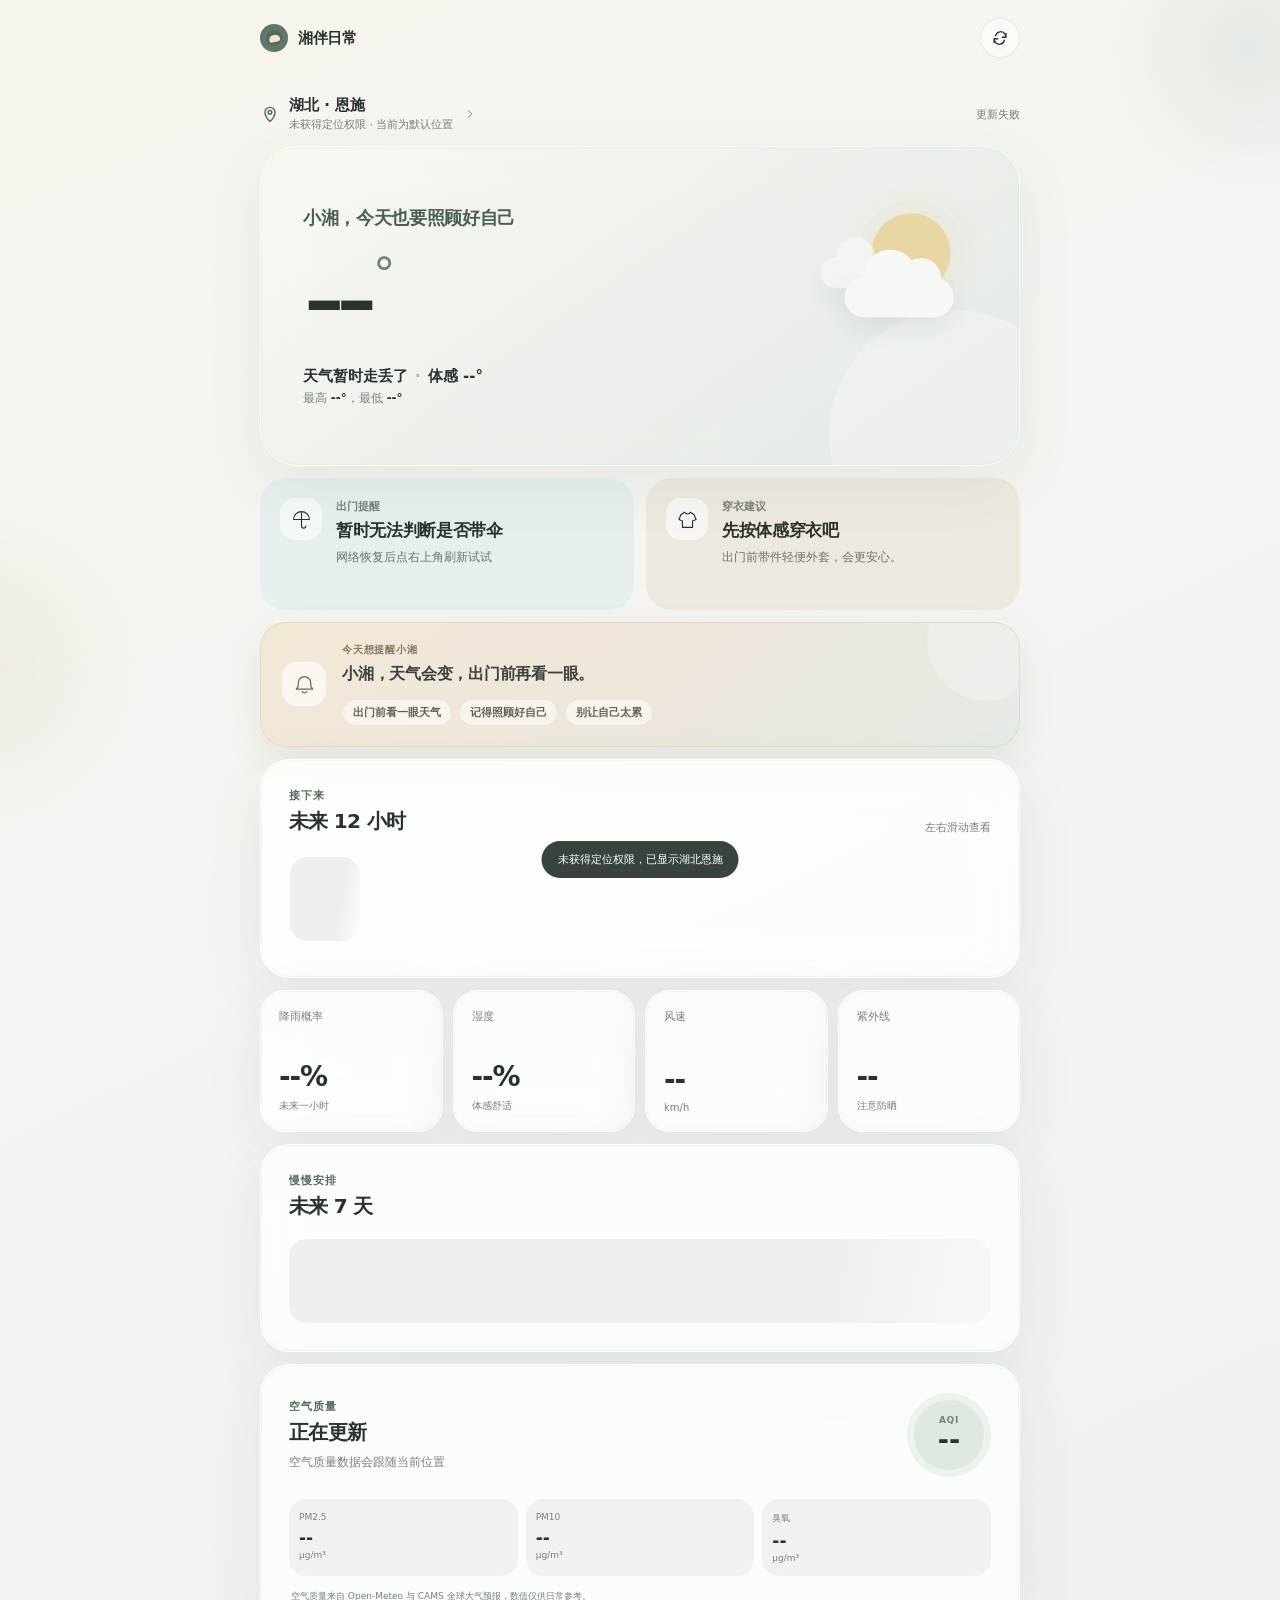
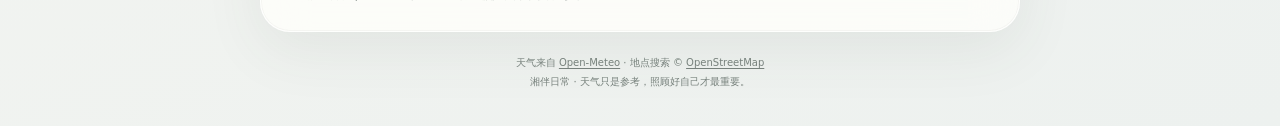
==== index.html @ 5671a0a5 "feat: 增加更贴心的动态关怀提醒" ====
<!doctype html>
<html lang="zh-CN">
<head>
  <meta charset="UTF-8">
  <meta name="viewport" content="width=device-width, initial-scale=1, viewport-fit=cover">
  <meta name="theme-color" content="#e7ece8">
  <meta name="description" content="陪小湘看晴雨、知冷暖的温柔天气 App。">
  <meta name="apple-mobile-web-app-capable" content="yes">
  <meta name="apple-mobile-web-app-status-bar-style" content="default">
  <meta name="apple-mobile-web-app-title" content="湘伴日常">
  <title>湘伴日常</title>
  <link rel="manifest" href="./manifest.webmanifest">
  <link rel="icon" type="image/svg+xml" href="./assets/icons/icon.svg">
  <link rel="apple-touch-icon" href="./assets/icons/icon-192.png">
  <link rel="stylesheet" href="./styles.css?v=11">
</head>
<body>
  <a class="skip-link" href="#main">跳到天气内容</a>
  <div class="ambient ambient-one" aria-hidden="true"></div>
  <div class="ambient ambient-two" aria-hidden="true"></div>

  <header class="app-header shell">
    <a class="brand" href="./" aria-label="湘伴日常首页">
      <span class="brand-mark" aria-hidden="true"><span></span></span>
      <span>湘伴日常</span>
    </a>
    <div class="header-actions">
      <button class="quiet-button install-button" id="installButton" type="button" hidden>添加到桌面</button>
      <button class="icon-button" id="refreshButton" type="button" aria-label="刷新天气" title="刷新天气">
        <svg viewBox="0 0 24 24" aria-hidden="true"><path d="M20 6v5h-5M4 18v-5h5M6.1 9A7 7 0 0 1 18.7 6.7L20 11M4 13l1.3 4.3A7 7 0 0 0 17.9 15"/></svg>
      </button>
    </div>
  </header>

  <main class="shell" id="main">
    <section class="location-row" aria-label="位置">
      <button class="location-button" id="locationButton" type="button" aria-haspopup="dialog">
        <svg viewBox="0 0 24 24" aria-hidden="true"><path d="M12 21s6-5.3 6-11a6 6 0 1 0-12 0c0 5.7 6 11 6 11Z"/><circle cx="12" cy="10" r="2.2"/></svg>
        <span><strong id="placeName">湖北 · 恩施</strong><small id="placeDetail">正在获取更准确的位置…</small></span>
        <svg class="chevron" viewBox="0 0 24 24" aria-hidden="true"><path d="m9 18 6-6-6-6"/></svg>
      </button>
      <span class="updated-time" id="updatedTime" aria-live="polite">准备更新</span>
    </section>

    <section class="hero-card card" aria-labelledby="weatherSummary">
      <div class="hero-copy">
        <p class="eyebrow" id="greeting">小湘，今天也要照顾好自己</p>
        <h1 id="weatherSummary"><span id="currentTemp">--</span><span class="degree">°</span></h1>
        <p class="condition"><span id="conditionText">正在看天气</span><span class="dot">·</span>体感 <span id="feelsLike">--°</span></p>
        <p class="daily-range">最高 <strong id="todayHigh">--°</strong>，最低 <strong id="todayLow">--°</strong></p>
      </div>
      <div class="weather-art" id="weatherArt" data-weather="cloudy" aria-hidden="true">
        <div class="sun"></div><div class="cloud cloud-back"></div><div class="cloud cloud-front"></div><div class="rain-lines"><i></i><i></i><i></i></div>
      </div>
    </section>

    <section class="advice-grid" aria-label="今日建议">
      <article class="advice-card umbrella-card">
        <div class="advice-icon" aria-hidden="true"><svg viewBox="0 0 32 32"><path d="M5 16a11 11 0 0 1 22 0H5Z"/><path d="M16 5v20a3 3 0 0 0 6 0"/></svg></div>
        <div><p class="advice-label">出门提醒</p><h2 id="umbrellaTitle">正在判断要不要带伞</h2><p id="umbrellaDetail">会看未来 12 小时和短时降水</p></div>
      </article>
      <article class="advice-card dress-card">
        <div class="advice-icon" aria-hidden="true"><svg viewBox="0 0 32 32"><path d="M12 6 7 9l-3 7 5 2v9h14v-9l5-2-3-7-5-3a4.5 4.5 0 0 1-8 0Z"/></svg></div>
        <div><p class="advice-label">穿衣建议</p><h2 id="dressTitle">正在准备今天的穿搭</h2><p id="dressDetail">会综合体感、风、湿度和温差</p></div>
      </article>
    </section>

    <section class="personal-note" aria-label="给小湘的提醒">
      <div class="personal-note-icon" aria-hidden="true">
        <svg viewBox="0 0 32 32"><path d="M8 18.5V14a8 8 0 0 1 16 0v4.5l2.5 3.5h-21L8 18.5Z"/><path d="M13 25a3.5 3.5 0 0 0 6 0"/></svg>
      </div>
      <div>
        <p class="personal-note-label">今天想提醒小湘</p>
        <p id="gentleNote">小湘，天气会变，出门前再看一眼。</p>
        <div class="reminder-chips" id="reminderChips" aria-label="今天的小提醒">
          <span class="reminder-chip">出门前看一眼天气</span>
          <span class="reminder-chip">记得照顾好自己</span>
          <span class="reminder-chip">别让自己太累</span>
        </div>
      </div>
    </section>

    <section class="card section-card" aria-labelledby="hourlyTitle">
      <div class="section-heading">
        <div><p class="eyebrow">接下来</p><h2 id="hourlyTitle">未来 12 小时</h2></div>
        <p class="section-note" id="hourlyNote">左右滑动查看</p>
      </div>
      <div class="hourly-scroll" id="hourlyList" tabindex="0" aria-label="未来 12 小时天气"><div class="loading-line"></div></div>
    </section>

    <section class="metrics-grid" aria-label="当前天气详情">
      <article class="metric card"><span>降雨概率</span><strong id="rainChance">--%</strong><small id="rainChanceHint">未来一小时</small></article>
      <article class="metric card"><span>湿度</span><strong id="humidity">--%</strong><small id="humidityHint">体感舒适</small></article>
      <article class="metric card"><span>风速</span><strong id="windSpeed">--</strong><small id="windDirection">km/h</small></article>
      <article class="metric card"><span>紫外线</span><strong id="uvIndex">--</strong><small id="uvHint">注意防晒</small></article>
    </section>

    <section class="card section-card" aria-labelledby="weekTitle">
      <div class="section-heading"><div><p class="eyebrow">慢慢安排</p><h2 id="weekTitle">未来 7 天</h2></div></div>
      <div class="week-list" id="weekList"><div class="loading-line"></div></div>
    </section>

    <section class="card air-card" aria-labelledby="airTitle">
      <div class="air-top">
        <div><p class="eyebrow">空气质量</p><h2 id="airTitle"><span id="aqiLevel">正在更新</span></h2><p id="airAdvice">空气质量数据会跟随当前位置</p></div>
        <div class="aqi-orb" id="aqiOrb"><span>AQI</span><strong id="aqiValue">--</strong></div>
      </div>
      <div class="air-details">
        <div><span>PM2.5</span><strong id="pm25Value">--</strong><small>μg/m³</small></div>
        <div><span>PM10</span><strong id="pm10Value">--</strong><small>μg/m³</small></div>
        <div><span>臭氧</span><strong id="ozoneValue">--</strong><small>μg/m³</small></div>
      </div>
      <p class="source-note">空气质量来自 Open-Meteo 与 CAMS 全球大气预报，数值仅供日常参考。</p>
    </section>

  </main>

  <footer class="footer shell">
    <p>天气来自 <a href="https://open-meteo.com/" target="_blank" rel="noreferrer">Open-Meteo</a> · 地点搜索 © <a href="https://www.openstreetmap.org/copyright" target="_blank" rel="noreferrer">OpenStreetMap</a></p>
    <p>湘伴日常 · 天气只是参考，照顾好自己才最重要。</p>
  </footer>

  <dialog class="search-dialog" id="searchDialog" aria-labelledby="searchTitle">
    <div class="dialog-sheet">
      <div class="dialog-head">
        <div><p class="eyebrow">切换位置</p><h2 id="searchTitle">想看看哪里的天气？</h2></div>
        <button class="icon-button close-button" id="closeSearch" type="button" aria-label="关闭搜索">×</button>
      </div>
      <button class="locate-action" id="locateAction" type="button">
        <svg viewBox="0 0 24 24" aria-hidden="true"><circle cx="12" cy="12" r="3"/><path d="M12 2v3M12 19v3M2 12h3M19 12h3"/></svg>
        <span><strong>使用我的当前位置</strong><small>需要允许浏览器访问位置</small></span>
      </button>
      <label class="search-box">
        <svg viewBox="0 0 24 24" aria-hidden="true"><circle cx="11" cy="11" r="7"/><path d="m20 20-4-4"/></svg>
        <input id="citySearch" type="search" inputmode="search" autocomplete="off" placeholder="搜索全球城市或地区，如 台北、东京、巴黎">
      </label>
      <p class="search-status" id="searchStatus">输入至少两个字开始搜索</p>
      <div class="search-results" id="searchResults"></div>
      <div class="quick-locations" id="quickLocations"><p>常用城市</p><div><button data-name="恩施">恩施</button><button data-name="台北">台北</button><button data-name="香港">香港</button><button data-name="东京">东京</button><button data-name="首尔">首尔</button><button data-name="新加坡">新加坡</button><button data-name="巴黎">巴黎</button><button data-name="伦敦">伦敦</button><button data-name="纽约">纽约</button><button data-name="悉尼">悉尼</button></div></div>
    </div>
  </dialog>

  <div class="toast" id="toast" role="status" aria-live="polite"></div>
  <script src="./app.js?v=11" defer></script>
</body>
</html>
---- styles.css ----
:root {
  color-scheme: light;
  --paper: #f4f5f1;
  --paper-deep: #e8ece7;
  --card: rgba(255, 255, 252, .78);
  --ink: #28322e;
  --muted: #77817c;
  --line: rgba(54, 71, 62, .1);
  --sage: #81958a;
  --sage-deep: #536b5e;
  --blue: #7694a0;
  --butter: #d8bf87;
  --shadow: 0 18px 60px rgba(62, 78, 68, .08);
  --radius: 30px;
  font-family: Inter, ui-rounded, "SF Pro Rounded", "PingFang SC", "Microsoft YaHei", system-ui, sans-serif;
}

* { box-sizing: border-box; }
html { scroll-behavior: smooth; background: var(--paper); }
body { margin: 0; min-width: 320px; min-height: 100vh; color: var(--ink); background: linear-gradient(155deg, #f7f4ed 0%, var(--paper) 42%, #edf1ef 100%); -webkit-font-smoothing: antialiased; }
button, input { font: inherit; }
button { color: inherit; }
a { color: inherit; }
.shell { width: min(100% - 32px, 760px); margin-inline: auto; position: relative; z-index: 1; }
.skip-link { position: fixed; left: 12px; top: -60px; z-index: 100; padding: 10px 14px; border-radius: 12px; background: var(--ink); color: white; transition: top .2s; }
.skip-link:focus { top: 12px; }
.ambient { position: fixed; pointer-events: none; border-radius: 50%; filter: blur(3px); opacity: .55; }
.ambient-one { width: 280px; height: 280px; top: -90px; right: -110px; background: radial-gradient(circle, rgba(208, 222, 214, .85), transparent 70%); }
.ambient-two { width: 320px; height: 320px; bottom: 8%; left: -180px; background: radial-gradient(circle, rgba(225, 218, 199, .65), transparent 70%); }

.app-header { min-height: 76px; display: flex; align-items: center; justify-content: space-between; padding-top: env(safe-area-inset-top); }
.brand { display: inline-flex; gap: 10px; align-items: center; text-decoration: none; font-size: 15px; font-weight: 720; letter-spacing: -.02em; }
.brand-mark { width: 28px; height: 28px; border-radius: 50%; display: grid; place-items: center; background: var(--sage-deep); box-shadow: inset 0 0 0 6px rgba(255,255,255,.08); }
.brand-mark span { width: 11px; height: 7px; border-radius: 10px 10px 5px 5px; background: #f0e7cf; transform: rotate(-12deg); }
.header-actions { display: flex; gap: 8px; align-items: center; }
.quiet-button, .icon-button { border: 0; cursor: pointer; background: rgba(255,255,255,.58); box-shadow: inset 0 0 0 1px var(--line); }
.quiet-button { padding: 9px 13px; border-radius: 999px; font-size: 12px; font-weight: 650; }
.icon-button { width: 40px; height: 40px; display: grid; place-items: center; border-radius: 50%; }
.icon-button svg { width: 18px; fill: none; stroke: currentColor; stroke-width: 1.7; stroke-linecap: round; stroke-linejoin: round; }
.icon-button:active, .quiet-button:active { transform: scale(.96); }
#refreshButton.is-loading svg { animation: spin .8s linear infinite; }
@keyframes spin { to { transform: rotate(360deg); } }

.location-row { margin: 20px 0 14px; display: flex; justify-content: space-between; align-items: center; gap: 12px; }
.location-button { min-width: 0; display: flex; align-items: center; gap: 9px; padding: 0; border: 0; background: transparent; text-align: left; cursor: pointer; }
.location-button > svg { width: 20px; flex: 0 0 auto; fill: none; stroke: var(--sage-deep); stroke-width: 1.7; stroke-linecap: round; stroke-linejoin: round; }
.location-button span { min-width: 0; display: grid; gap: 2px; }
.location-button strong { font-size: 15px; white-space: nowrap; overflow: hidden; text-overflow: ellipsis; }
.location-button small, .updated-time { color: var(--muted); font-size: 11px; }
.location-button .chevron { width: 14px; stroke: var(--muted); }
.updated-time { white-space: nowrap; }

.card { background: var(--card); border: 1px solid rgba(255,255,255,.7); box-shadow: var(--shadow), inset 0 0 0 1px rgba(53,70,61,.035); backdrop-filter: blur(22px); -webkit-backdrop-filter: blur(22px); }
.hero-card { min-height: 270px; position: relative; overflow: hidden; display: flex; align-items: center; padding: 32px 28px; border-radius: 38px; background: linear-gradient(145deg, rgba(248,248,242,.92), rgba(224,232,226,.9)); }
.hero-card::after { content: ""; position: absolute; inset: auto -60px -95px auto; width: 250px; height: 250px; border-radius: 50%; background: rgba(255,255,255,.28); }
.hero-copy { position: relative; z-index: 2; }
.eyebrow { margin: 0 0 5px; color: var(--sage-deep); font-size: 11px; font-weight: 760; letter-spacing: .08em; text-transform: uppercase; }
.hero-copy #greeting { max-width: 330px; margin: 0 0 15px; color: #486054; font-size: clamp(15px, 4vw, 18px); font-weight: 760; line-height: 1.45; letter-spacing: -.018em; text-transform: none; }
.hero-copy h1 { margin: 10px 0 0; font-size: clamp(76px, 23vw, 118px); line-height: .88; letter-spacing: -.085em; font-weight: 520; }
.degree { display: inline-block; margin-left: 5px; font-size: .38em; vertical-align: top; line-height: 1.25; letter-spacing: 0; color: var(--muted); }
.condition { margin: 18px 0 4px; font-size: 15px; font-weight: 620; }
.condition .dot { padding: 0 7px; color: #aeb6b1; }
.daily-range { margin: 0; color: var(--muted); font-size: 12px; }
.daily-range strong { color: var(--ink); font-weight: 680; }

.weather-art { position: absolute; right: 18px; top: 42px; width: 150px; height: 150px; z-index: 1; opacity: .88; transform: scale(.84); transform-origin: right top; }
.sun { position: absolute; width: 76px; height: 76px; top: 8px; right: 10px; border-radius: 50%; background: #e9d39a; box-shadow: 0 0 35px rgba(218,190,121,.27); }
.cloud { position: absolute; border-radius: 999px; background: #f8faf7; box-shadow: 0 12px 24px rgba(80,98,88,.12); }
.cloud::before, .cloud::after { content: ""; position: absolute; border-radius: 50%; background: inherit; }
.cloud-front { width: 105px; height: 38px; right: 7px; top: 70px; }
.cloud-front::before { width: 52px; height: 52px; left: 18px; top: -27px; }
.cloud-front::after { width: 39px; height: 39px; right: 12px; top: -19px; }
.cloud-back { width: 82px; height: 30px; right: 53px; top: 50px; opacity: .68; }
.cloud-back::before { width: 37px; height: 37px; left: 15px; top: -19px; }
.rain-lines { position: absolute; display: flex; gap: 17px; right: 28px; top: 116px; opacity: 0; }
.rain-lines i { display: block; width: 2px; height: 17px; border-radius: 2px; background: var(--blue); transform: rotate(18deg); }
.weather-art[data-weather="sunny"] .cloud { opacity: .15; transform: translateY(14px); }
.weather-art[data-weather="rainy"] .sun { opacity: .25; }
.weather-art[data-weather="rainy"] .rain-lines { opacity: 1; }
.weather-art[data-weather="snowy"] .rain-lines { opacity: 1; }
.weather-art[data-weather="snowy"] .rain-lines i { width: 5px; height: 5px; border-radius: 50%; transform: none; background: white; }
.weather-art[data-weather="night"] .sun { background: #d8ded9; box-shadow: inset 15px -8px 0 #f1f3ef; }

.advice-grid { display: grid; gap: 12px; margin-top: 12px; }
.advice-card { min-height: 132px; display: grid; grid-template-columns: 42px 1fr; gap: 14px; align-items: start; padding: 20px; border-radius: 26px; }
.umbrella-card { background: #e7eef0; }
.dress-card { background: #eee9df; }
.advice-icon { width: 42px; height: 42px; display: grid; place-items: center; border-radius: 15px; background: rgba(255,255,255,.6); }
.advice-icon svg { width: 23px; fill: none; stroke: var(--ink); stroke-width: 1.55; stroke-linecap: round; stroke-linejoin: round; }
.advice-label { margin: 1px 0 5px; font-size: 11px; color: var(--muted); font-weight: 650; }
.advice-card h2 { margin: 0; font-size: 17px; line-height: 1.3; letter-spacing: -.02em; }
.advice-card p:last-child { margin: 7px 0 0; color: #69736e; font-size: 12px; line-height: 1.55; }

.personal-note { position: relative; overflow: hidden; display: grid; grid-template-columns: 46px 1fr; gap: 15px; align-items: center; margin-top: 12px; padding: 20px; border: 1px solid rgba(157, 126, 79, .13); border-radius: 26px; background: linear-gradient(135deg, #f2e8d6 0%, #ece6dc 58%, #e4ebe5 100%); box-shadow: 0 14px 38px rgba(92, 78, 57, .09); }
.personal-note::after { content: ""; position: absolute; right: -28px; top: -42px; width: 120px; height: 120px; border-radius: 50%; background: rgba(255,255,255,.24); pointer-events: none; }
.personal-note-icon { position: relative; z-index: 1; width: 46px; height: 46px; display: grid; place-items: center; border-radius: 16px; background: rgba(255,255,255,.64); box-shadow: inset 0 0 0 1px rgba(90,71,45,.06); }
.personal-note-icon svg { width: 25px; fill: none; stroke: #6f6657; stroke-width: 1.55; stroke-linecap: round; stroke-linejoin: round; }
.personal-note > div:last-child { position: relative; z-index: 1; }
.personal-note-label { margin: 0 0 5px; color: #85745b; font-size: 10px; font-weight: 760; letter-spacing: .08em; text-transform: uppercase; }
.personal-note #gentleNote { margin: 0; color: #3c403c; font-size: 16px; font-weight: 680; line-height: 1.55; letter-spacing: -.015em; }
.reminder-chips { display: flex; flex-wrap: wrap; gap: 7px; margin-top: 12px; }
.reminder-chip { display: inline-flex; align-items: center; min-height: 27px; padding: 5px 10px; border: 1px solid rgba(116,96,67,.1); border-radius: 999px; background: rgba(255,255,255,.54); color: #665f54; font-size: 10.5px; font-weight: 650; line-height: 1.2; }

.section-card, .air-card { margin-top: 12px; padding: 24px 20px; border-radius: var(--radius); }
.section-heading { display: flex; justify-content: space-between; align-items: end; gap: 14px; margin-bottom: 19px; }
.section-heading h2, .air-card h2 { margin: 0; font-size: 20px; letter-spacing: -.035em; }
.section-note { margin: 0; color: var(--muted); font-size: 11px; }
.hourly-scroll { display: grid; grid-auto-flow: column; grid-auto-columns: 70px; gap: 7px; overflow-x: auto; overscroll-behavior-inline: contain; scroll-snap-type: x proximity; scrollbar-width: none; padding: 3px 1px 8px; }
.hourly-scroll::-webkit-scrollbar { display: none; }
.hour { scroll-snap-align: start; min-height: 126px; display: flex; flex-direction: column; align-items: center; padding: 11px 6px; border-radius: 20px; background: rgba(235,239,235,.62); }
.hour.is-now { color: white; background: var(--sage-deep); }
.hour-time { font-size: 11px; color: var(--muted); }
.hour.is-now .hour-time { color: rgba(255,255,255,.75); }
.weather-symbol { height: 38px; display: grid; place-items: center; font-size: 23px; font-family: "Apple Color Emoji", "Segoe UI Emoji", sans-serif; }
.hour strong { font-size: 16px; }
.hour-rain { margin-top: auto; color: var(--blue); font-size: 10px; font-weight: 700; }
.hour.is-now .hour-rain { color: #dce9e6; }

.metrics-grid { display: grid; grid-template-columns: repeat(2, 1fr); gap: 10px; margin-top: 12px; }
.metric { min-height: 126px; padding: 18px; border-radius: 25px; display: flex; flex-direction: column; }
.metric span { color: var(--muted); font-size: 11px; }
.metric strong { margin: auto 0 0; font-size: 28px; line-height: 1; letter-spacing: -.04em; }
.metric small { margin-top: 8px; color: var(--muted); font-size: 10px; }

.week-list { display: grid; }
.day-row { min-height: 61px; display: grid; grid-template-columns: 52px 32px 1fr 75px; align-items: center; gap: 9px; border-top: 1px solid var(--line); }
.day-row:first-child { border-top: 0; }
.day-name { font-size: 13px; font-weight: 680; }
.day-icon { font-size: 20px; }
.day-rain { color: var(--blue); font-size: 11px; font-weight: 650; }
.day-temp { display: flex; justify-content: flex-end; gap: 13px; font-size: 13px; font-weight: 700; }
.day-temp .low { color: var(--muted); font-weight: 560; }

.air-card { padding-bottom: 20px; }
.air-top { display: flex; align-items: center; justify-content: space-between; gap: 22px; }
.air-top p:not(.eyebrow) { max-width: 280px; margin: 7px 0 0; color: var(--muted); font-size: 12px; line-height: 1.5; }
.aqi-orb { width: 84px; height: 84px; flex: 0 0 auto; display: flex; flex-direction: column; justify-content: center; align-items: center; border-radius: 50%; background: #dfe8df; box-shadow: inset 0 0 0 7px rgba(255,255,255,.4); }
.aqi-orb span { color: var(--muted); font-size: 9px; font-weight: 700; letter-spacing: .08em; }
.aqi-orb strong { font-size: 27px; line-height: 1.1; }
.aqi-orb[data-level="moderate"] { background: #eee4bd; }
.aqi-orb[data-level="sensitive"] { background: #ead5bd; }
.aqi-orb[data-level="unhealthy"] { background: #e9c7c3; }
.air-details { display: grid; grid-template-columns: repeat(3, 1fr); gap: 8px; margin-top: 22px; }
.air-details > div { min-width: 0; padding: 13px 10px; border-radius: 17px; background: rgba(233,237,233,.65); }
.air-details span, .air-details small { display: block; color: var(--muted); font-size: 9px; }
.air-details strong { display: block; margin: 6px 0 2px; font-size: 17px; }
.source-note { margin: 14px 2px 0; color: var(--muted); font-size: 9px; line-height: 1.5; }
.footer { padding: 20px 0 calc(34px + env(safe-area-inset-bottom)); color: var(--muted); text-align: center; font-size: 10px; line-height: 1.7; }
.footer p { margin: 2px; }
.footer a { text-underline-offset: 2px; }

.search-dialog { width: min(100% - 24px, 520px); max-height: min(82vh, 680px); margin: auto auto 12px; padding: 0; border: 0; border-radius: 31px; color: var(--ink); background: #f9f8f3; box-shadow: 0 24px 90px rgba(35,48,41,.25); overflow: hidden; }
.search-dialog::backdrop { background: rgba(35,45,40,.28); backdrop-filter: blur(5px); }
.dialog-sheet { max-height: inherit; overflow-y: auto; padding: 24px 20px calc(24px + env(safe-area-inset-bottom)); }
.dialog-head { display: flex; align-items: start; justify-content: space-between; gap: 12px; }
.dialog-head h2 { margin: 0; font-size: 22px; }
.close-button { font-size: 25px; line-height: 1; }
.locate-action { width: 100%; display: flex; align-items: center; gap: 13px; margin: 20px 0 12px; padding: 14px; border: 0; border-radius: 20px; background: #e6ede8; text-align: left; cursor: pointer; }
.locate-action svg { width: 25px; fill: none; stroke: var(--sage-deep); stroke-width: 1.6; stroke-linecap: round; }
.locate-action span { display: grid; gap: 3px; }
.locate-action strong { font-size: 13px; }
.locate-action small { color: var(--muted); font-size: 10px; }
.search-box { display: flex; align-items: center; gap: 10px; padding: 0 14px; border-radius: 18px; background: white; box-shadow: inset 0 0 0 1px var(--line); }
.search-box svg { width: 18px; fill: none; stroke: var(--muted); stroke-width: 1.8; stroke-linecap: round; }
.search-box input { width: 100%; min-width: 0; padding: 14px 0; border: 0; outline: none; background: transparent; font-size: 13px; }
.search-status { margin: 10px 3px; min-height: 16px; color: var(--muted); font-size: 10px; }
.search-results { display: grid; gap: 7px; }
.result-button { display: flex; justify-content: space-between; align-items: center; width: 100%; padding: 13px 14px; border: 0; border-radius: 17px; background: rgba(234,238,233,.65); text-align: left; cursor: pointer; }
.result-button span { display: grid; gap: 3px; }
.result-button strong { font-size: 13px; }
.result-button small { color: var(--muted); font-size: 10px; }
.result-button > small { font-size: 15px; }
.quick-locations { margin-top: 18px; }
.quick-locations p { color: var(--muted); font-size: 10px; }
.quick-locations div { display: flex; flex-wrap: wrap; gap: 7px; }
.quick-locations button { padding: 8px 13px; border: 1px solid var(--line); border-radius: 999px; background: transparent; font-size: 11px; cursor: pointer; }
.toast { position: fixed; z-index: 50; left: 50%; bottom: calc(22px + env(safe-area-inset-bottom)); max-width: calc(100% - 36px); padding: 11px 16px; border-radius: 999px; background: rgba(40,50,46,.92); color: white; font-size: 11px; opacity: 0; transform: translate(-50%, 18px); pointer-events: none; transition: opacity .25s, transform .25s; }
.toast.show { opacity: 1; transform: translate(-50%, 0); }
.loading-line { width: 100%; height: 84px; border-radius: 18px; background: linear-gradient(100deg, rgba(225,230,225,.55) 30%, rgba(255,255,255,.7) 45%, rgba(225,230,225,.55) 60%); background-size: 260% 100%; animation: shimmer 1.3s linear infinite; }
@keyframes shimmer { to { background-position-x: -160%; } }

@media (min-width: 620px) {
  .shell { width: min(100% - 56px, 760px); }
  .advice-grid { grid-template-columns: repeat(2, 1fr); }
  .hero-card { padding: 42px; min-height: 320px; }
  .weather-art { right: 58px; top: 58px; transform: scale(1.04); }
  .section-card, .air-card { padding: 28px; }
  .metrics-grid { grid-template-columns: repeat(4, 1fr); }
  .metric { min-height: 142px; }
  .search-dialog { margin: auto; }
}

@media (max-width: 390px) {
  .shell { width: min(100% - 24px, 760px); }
  .hero-card { min-height: 250px; padding: 26px 21px; }
  .weather-art { right: 4px; transform: scale(.7); }
  .hero-copy #greeting { max-width: 245px; font-size: 15px; }
  .advice-card { padding: 17px; grid-template-columns: 38px 1fr; }
  .advice-icon { width: 38px; height: 38px; }
}

@media (prefers-reduced-motion: reduce) {
  *, *::before, *::after { scroll-behavior: auto !important; animation-duration: .01ms !important; animation-iteration-count: 1 !important; transition-duration: .01ms !important; }
}
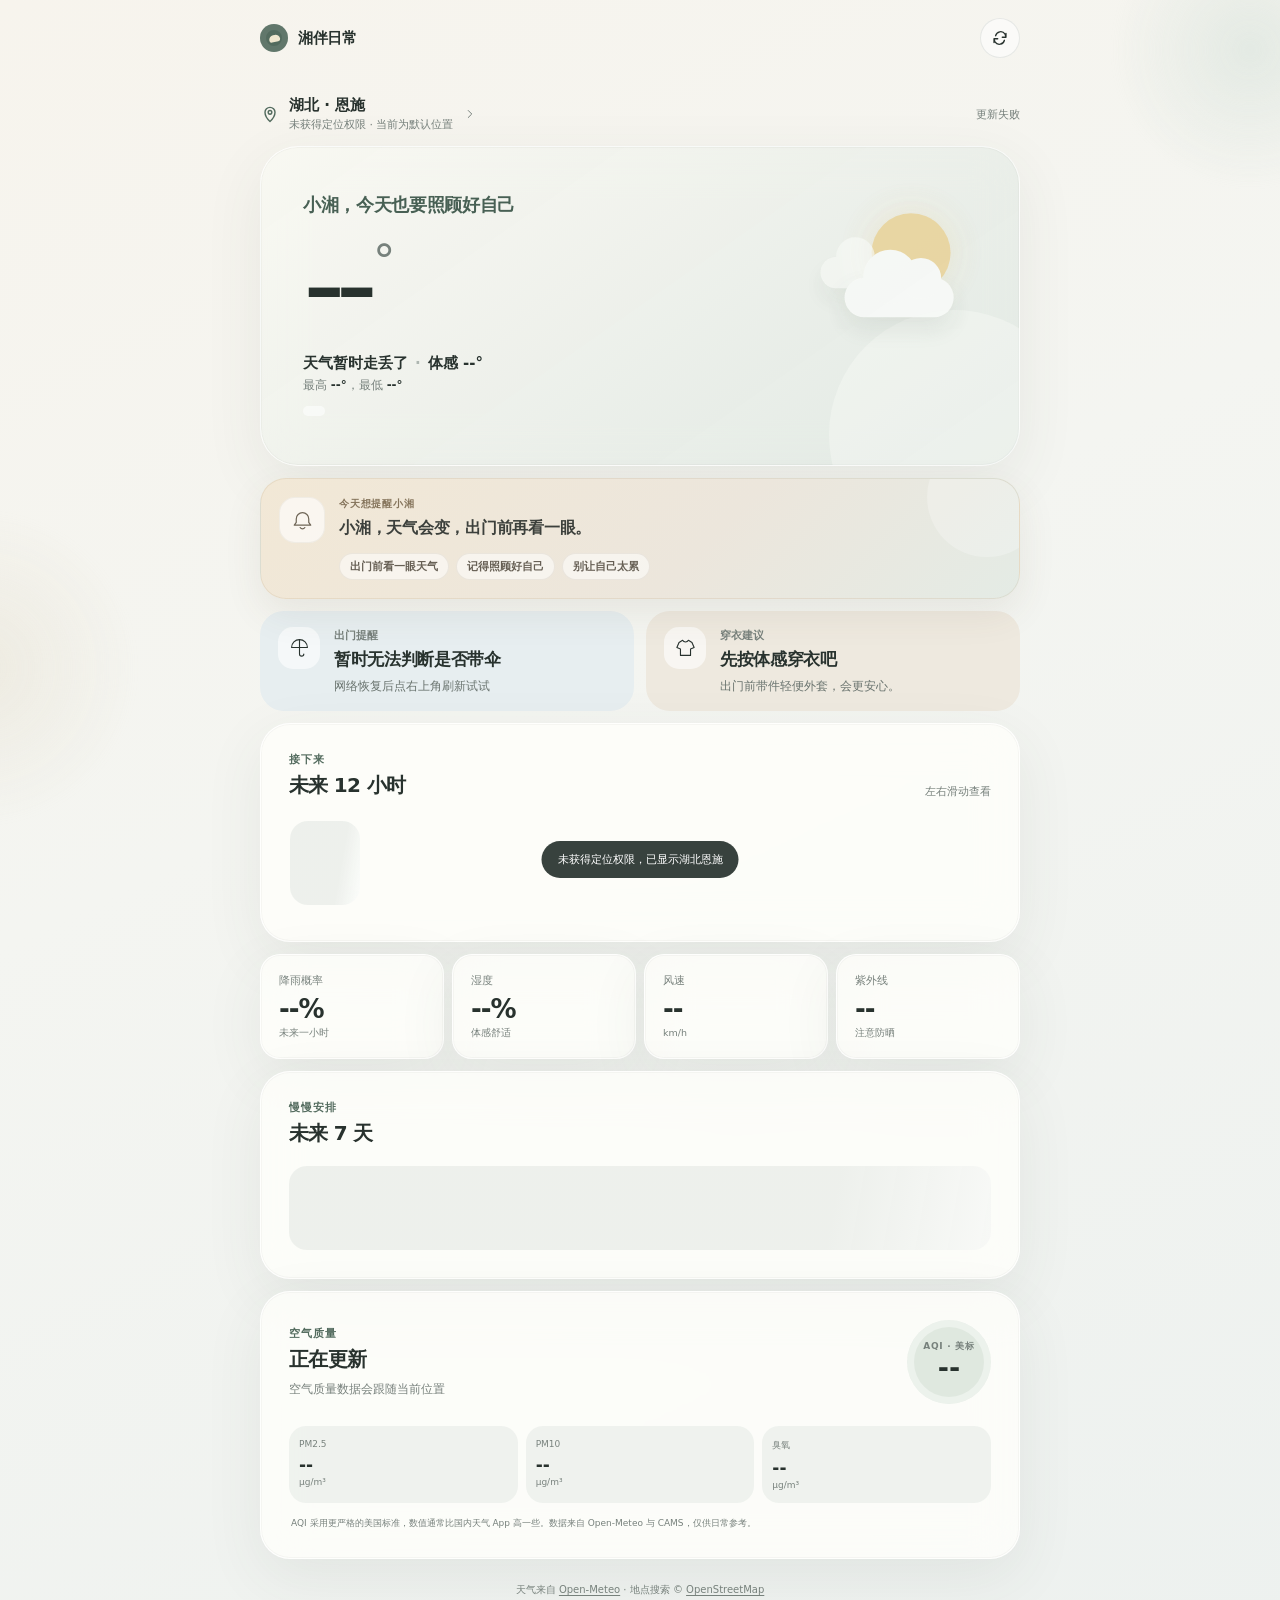
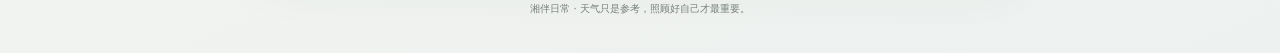
==== commit 29eb91eb: "feat: 排版精简与新功能 - 给小湘的话移到天气卡下方，建议卡片与指标更紧凑 - 小提醒不再重复问候、带伞、穿衣已说过的事 - 未来 7 天加温度区间条；雾天图标修正；夜间逐时显示月亮 - 当地日" ====
--- a/index.html
+++ b/index.html
@@ -12,7 +12,7 @@
   <link rel="manifest" href="./manifest.webmanifest">
   <link rel="icon" type="image/svg+xml" href="./assets/icons/icon.svg">
   <link rel="apple-touch-icon" href="./assets/icons/icon-192.png">
-  <link rel="stylesheet" href="./styles.css?v=11">
+  <link rel="stylesheet" href="./styles.css?v=14">
 </head>
 <body>
   <a class="skip-link" href="#main">跳到天气内容</a>
@@ -48,21 +48,11 @@
         <h1 id="weatherSummary"><span id="currentTemp">--</span><span class="degree">°</span></h1>
         <p class="condition"><span id="conditionText">正在看天气</span><span class="dot">·</span>体感 <span id="feelsLike">--°</span></p>
         <p class="daily-range">最高 <strong id="todayHigh">--°</strong>，最低 <strong id="todayLow">--°</strong></p>
+        <p class="together" id="togetherDays" hidden></p>
       </div>
       <div class="weather-art" id="weatherArt" data-weather="cloudy" aria-hidden="true">
         <div class="sun"></div><div class="cloud cloud-back"></div><div class="cloud cloud-front"></div><div class="rain-lines"><i></i><i></i><i></i></div>
       </div>
-    </section>
-
-    <section class="advice-grid" aria-label="今日建议">
-      <article class="advice-card umbrella-card">
-        <div class="advice-icon" aria-hidden="true"><svg viewBox="0 0 32 32"><path d="M5 16a11 11 0 0 1 22 0H5Z"/><path d="M16 5v20a3 3 0 0 0 6 0"/></svg></div>
-        <div><p class="advice-label">出门提醒</p><h2 id="umbrellaTitle">正在判断要不要带伞</h2><p id="umbrellaDetail">会看未来 12 小时和短时降水</p></div>
-      </article>
-      <article class="advice-card dress-card">
-        <div class="advice-icon" aria-hidden="true"><svg viewBox="0 0 32 32"><path d="M12 6 7 9l-3 7 5 2v9h14v-9l5-2-3-7-5-3a4.5 4.5 0 0 1-8 0Z"/></svg></div>
-        <div><p class="advice-label">穿衣建议</p><h2 id="dressTitle">正在准备今天的穿搭</h2><p id="dressDetail">会综合体感、风、湿度和温差</p></div>
-      </article>
     </section>
 
     <section class="personal-note" aria-label="给小湘的提醒">
@@ -78,6 +68,23 @@
           <span class="reminder-chip">别让自己太累</span>
         </div>
       </div>
+    </section>
+
+    <section class="advice-grid" aria-label="今日建议">
+      <article class="advice-card umbrella-card">
+        <div class="advice-icon" aria-hidden="true"><svg viewBox="0 0 32 32"><path d="M5 16a11 11 0 0 1 22 0H5Z"/><path d="M16 5v20a3 3 0 0 0 6 0"/></svg></div>
+        <div><p class="advice-label" id="umbrellaLabel">出门提醒</p><h2 id="umbrellaTitle">正在判断要不要带伞</h2><p id="umbrellaDetail">会看未来 12 小时和短时降水</p></div>
+      </article>
+      <article class="advice-card dress-card">
+        <div class="advice-icon" aria-hidden="true"><svg viewBox="0 0 32 32"><path d="M12 6 7 9l-3 7 5 2v9h14v-9l5-2-3-7-5-3a4.5 4.5 0 0 1-8 0Z"/></svg></div>
+        <div><p class="advice-label" id="dressLabel">穿衣建议</p><h2 id="dressTitle">正在准备今天的穿搭</h2><p id="dressDetail">会综合体感、风、湿度和温差</p></div>
+      </article>
+    </section>
+
+    <section class="partner-card" id="partnerCard" aria-label="我这边的天气" hidden>
+      <p class="advice-label">我这边 · <span id="partnerName">--</span></p>
+      <p class="partner-main"><span class="weather-symbol" id="partnerIcon" aria-hidden="true"></span><strong id="partnerTemp">--°</strong><span id="partnerCondition"></span></p>
+      <p class="partner-compare" id="partnerCompare"></p>
     </section>
 
     <section class="card section-card" aria-labelledby="hourlyTitle">
@@ -103,14 +110,14 @@
     <section class="card air-card" aria-labelledby="airTitle">
       <div class="air-top">
         <div><p class="eyebrow">空气质量</p><h2 id="airTitle"><span id="aqiLevel">正在更新</span></h2><p id="airAdvice">空气质量数据会跟随当前位置</p></div>
-        <div class="aqi-orb" id="aqiOrb"><span>AQI</span><strong id="aqiValue">--</strong></div>
+        <div class="aqi-orb" id="aqiOrb"><span>AQI · 美标</span><strong id="aqiValue">--</strong></div>
       </div>
       <div class="air-details">
         <div><span>PM2.5</span><strong id="pm25Value">--</strong><small>μg/m³</small></div>
         <div><span>PM10</span><strong id="pm10Value">--</strong><small>μg/m³</small></div>
         <div><span>臭氧</span><strong id="ozoneValue">--</strong><small>μg/m³</small></div>
       </div>
-      <p class="source-note">空气质量来自 Open-Meteo 与 CAMS 全球大气预报，数值仅供日常参考。</p>
+      <p class="source-note">AQI 采用更严格的美国标准，数值通常比国内天气 App 高一些。数据来自 Open-Meteo 与 CAMS，仅供日常参考。</p>
     </section>
 
   </main>
@@ -141,6 +148,6 @@
   </dialog>
 
   <div class="toast" id="toast" role="status" aria-live="polite"></div>
-  <script src="./app.js?v=11" defer></script>
+  <script src="./app.js?v=14" defer></script>
 </body>
 </html>
--- a/styles.css
+++ b/styles.css
@@ -81,8 +81,16 @@
 .weather-art[data-weather="snowy"] .rain-lines i { width: 5px; height: 5px; border-radius: 50%; transform: none; background: white; }
 .weather-art[data-weather="night"] .sun { background: #d8ded9; box-shadow: inset 15px -8px 0 #f1f3ef; }
 
+.together { display: inline-block; margin: 12px 0 0; padding: 5px 11px; border-radius: 999px; background: rgba(255,255,255,.55); color: #8a6c5a; font-size: 11px; font-weight: 700; }
+.partner-card { margin-top: 12px; padding: 16px 18px; border-radius: 24px; background: #ebe7ef; }
+.partner-card .advice-label { margin: 0; }
+.partner-main { display: flex; align-items: center; gap: 8px; margin: 4px 0 2px; }
+.partner-main .weather-symbol { height: auto; font-size: 22px; }
+.partner-main strong { font-size: 24px; letter-spacing: -.03em; }
+.partner-main span:last-child { color: var(--muted); font-size: 13px; font-weight: 620; }
+.partner-compare { margin: 0; color: #69736e; font-size: 12px; }
 .advice-grid { display: grid; gap: 12px; margin-top: 12px; }
-.advice-card { min-height: 132px; display: grid; grid-template-columns: 42px 1fr; gap: 14px; align-items: start; padding: 20px; border-radius: 26px; }
+.advice-card { min-height: 0; display: grid; grid-template-columns: 42px 1fr; gap: 14px; align-items: start; padding: 16px 18px; border-radius: 24px; }
 .umbrella-card { background: #e7eef0; }
 .dress-card { background: #eee9df; }
 .advice-icon { width: 42px; height: 42px; display: grid; place-items: center; border-radius: 15px; background: rgba(255,255,255,.6); }
@@ -91,7 +99,7 @@
 .advice-card h2 { margin: 0; font-size: 17px; line-height: 1.3; letter-spacing: -.02em; }
 .advice-card p:last-child { margin: 7px 0 0; color: #69736e; font-size: 12px; line-height: 1.55; }
 
-.personal-note { position: relative; overflow: hidden; display: grid; grid-template-columns: 46px 1fr; gap: 15px; align-items: center; margin-top: 12px; padding: 20px; border: 1px solid rgba(157, 126, 79, .13); border-radius: 26px; background: linear-gradient(135deg, #f2e8d6 0%, #ece6dc 58%, #e4ebe5 100%); box-shadow: 0 14px 38px rgba(92, 78, 57, .09); }
+.personal-note { position: relative; overflow: hidden; display: grid; grid-template-columns: 46px 1fr; gap: 14px; align-items: start; margin-top: 12px; padding: 18px; border: 1px solid rgba(157, 126, 79, .13); border-radius: 26px; background: linear-gradient(135deg, #f2e8d6 0%, #ece6dc 58%, #e4ebe5 100%); box-shadow: 0 14px 38px rgba(92, 78, 57, .09); }
 .personal-note::after { content: ""; position: absolute; right: -28px; top: -42px; width: 120px; height: 120px; border-radius: 50%; background: rgba(255,255,255,.24); pointer-events: none; }
 .personal-note-icon { position: relative; z-index: 1; width: 46px; height: 46px; display: grid; place-items: center; border-radius: 16px; background: rgba(255,255,255,.64); box-shadow: inset 0 0 0 1px rgba(90,71,45,.06); }
 .personal-note-icon svg { width: 25px; fill: none; stroke: #6f6657; stroke-width: 1.55; stroke-linecap: round; stroke-linejoin: round; }
@@ -116,20 +124,23 @@
 .hour-rain { margin-top: auto; color: var(--blue); font-size: 10px; font-weight: 700; }
 .hour.is-now .hour-rain { color: #dce9e6; }
 
-.metrics-grid { display: grid; grid-template-columns: repeat(2, 1fr); gap: 10px; margin-top: 12px; }
-.metric { min-height: 126px; padding: 18px; border-radius: 25px; display: flex; flex-direction: column; }
+.metrics-grid { display: grid; grid-template-columns: repeat(4, 1fr); gap: 8px; margin-top: 12px; }
+.metric { min-width: 0; padding: 13px 11px; border-radius: 20px; display: flex; flex-direction: column; }
 .metric span { color: var(--muted); font-size: 11px; }
-.metric strong { margin: auto 0 0; font-size: 28px; line-height: 1; letter-spacing: -.04em; }
-.metric small { margin-top: 8px; color: var(--muted); font-size: 10px; }
+.metric strong { margin: 8px 0 0; font-size: 21px; line-height: 1; letter-spacing: -.04em; }
+.metric small { margin-top: 5px; color: var(--muted); font-size: 9.5px; line-height: 1.3; }
 
 .week-list { display: grid; }
-.day-row { min-height: 61px; display: grid; grid-template-columns: 52px 32px 1fr 75px; align-items: center; gap: 9px; border-top: 1px solid var(--line); }
+.day-row { min-height: 54px; display: grid; grid-template-columns: 40px 28px 34px 30px 1fr 30px; align-items: center; gap: 8px; border-top: 1px solid var(--line); }
 .day-row:first-child { border-top: 0; }
 .day-name { font-size: 13px; font-weight: 680; }
 .day-icon { font-size: 20px; }
 .day-rain { color: var(--blue); font-size: 11px; font-weight: 650; }
-.day-temp { display: flex; justify-content: flex-end; gap: 13px; font-size: 13px; font-weight: 700; }
-.day-temp .low { color: var(--muted); font-weight: 560; }
+.day-row .low, .day-row .high { font-size: 13px; font-weight: 700; text-align: right; }
+.day-row .low { color: var(--muted); font-weight: 560; }
+.day-row .high { text-align: left; }
+.temp-track { position: relative; height: 5px; border-radius: 5px; background: rgba(54,71,62,.08); }
+.temp-track i { position: absolute; top: 0; bottom: 0; border-radius: 5px; background: linear-gradient(90deg, #8fb0bb, #d8bf87); }
 
 .air-card { padding-bottom: 20px; }
 .air-top { display: flex; align-items: center; justify-content: space-between; gap: 22px; }
@@ -174,7 +185,7 @@
 .quick-locations p { color: var(--muted); font-size: 10px; }
 .quick-locations div { display: flex; flex-wrap: wrap; gap: 7px; }
 .quick-locations button { padding: 8px 13px; border: 1px solid var(--line); border-radius: 999px; background: transparent; font-size: 11px; cursor: pointer; }
-.toast { position: fixed; z-index: 50; left: 50%; bottom: calc(22px + env(safe-area-inset-bottom)); max-width: calc(100% - 36px); padding: 11px 16px; border-radius: 999px; background: rgba(40,50,46,.92); color: white; font-size: 11px; opacity: 0; transform: translate(-50%, 18px); pointer-events: none; transition: opacity .25s, transform .25s; }
+.toast { position: fixed; z-index: 50; left: 50%; bottom: calc(22px + env(safe-area-inset-bottom)); max-width: calc(100% - 36px); width: max-content; padding: 11px 16px; border-radius: 999px; background: rgba(40,50,46,.92); color: white; font-size: 11px; opacity: 0; transform: translate(-50%, 18px); pointer-events: none; transition: opacity .25s, transform .25s; }
 .toast.show { opacity: 1; transform: translate(-50%, 0); }
 .loading-line { width: 100%; height: 84px; border-radius: 18px; background: linear-gradient(100deg, rgba(225,230,225,.55) 30%, rgba(255,255,255,.7) 45%, rgba(225,230,225,.55) 60%); background-size: 260% 100%; animation: shimmer 1.3s linear infinite; }
 @keyframes shimmer { to { background-position-x: -160%; } }
@@ -185,8 +196,8 @@
   .hero-card { padding: 42px; min-height: 320px; }
   .weather-art { right: 58px; top: 58px; transform: scale(1.04); }
   .section-card, .air-card { padding: 28px; }
-  .metrics-grid { grid-template-columns: repeat(4, 1fr); }
-  .metric { min-height: 142px; }
+  .metric { padding: 18px; }
+  .metric strong { font-size: 26px; }
   .search-dialog { margin: auto; }
 }
 
@@ -199,6 +210,44 @@
   .advice-icon { width: 38px; height: 38px; }
 }
 
+/* 晚上（当地日落后）自动换成暗色，宿舍里看不刺眼 */
+:root[data-theme="night"] {
+  color-scheme: dark;
+  --paper: #171d1a; --card: rgba(36, 44, 40, .82); --ink: #e6ebe7; --muted: #95a19a;
+  --line: rgba(220, 235, 226, .1); --sage-deep: #6f8a7b; --shadow: 0 18px 60px rgba(0, 0, 0, .25);
+}
+:root[data-theme="night"] body { background: linear-gradient(155deg, #1b2320 0%, #171d1a 45%, #141a1d 100%); }
+:root[data-theme="night"] .ambient { opacity: .12; }
+:root[data-theme="night"] .card { border-color: rgba(255,255,255,.05); }
+:root[data-theme="night"] .hero-card { background: linear-gradient(145deg, #24302b, #1c2622); }
+:root[data-theme="night"] .hero-card::after { background: rgba(255,255,255,.03); }
+:root[data-theme="night"] .hero-copy #greeting { color: #b7cbbf; }
+:root[data-theme="night"] .condition .dot { color: #5d6a63; }
+:root[data-theme="night"] .umbrella-card { background: #1f2a2e; }
+:root[data-theme="night"] .dress-card { background: #2a2722; }
+:root[data-theme="night"] .partner-card { background: #27232c; }
+:root[data-theme="night"] .advice-icon, :root[data-theme="night"] .personal-note-icon { background: rgba(255,255,255,.07); }
+:root[data-theme="night"] .advice-card p:last-child, :root[data-theme="night"] .partner-compare { color: var(--muted); }
+:root[data-theme="night"] .personal-note { border-color: rgba(216,191,135,.12); background: linear-gradient(135deg, #2e2a22 0%, #27271f 58%, #212a25 100%); box-shadow: none; }
+:root[data-theme="night"] .personal-note::after { background: rgba(255,255,255,.03); }
+:root[data-theme="night"] .personal-note-label { color: #c2a982; }
+:root[data-theme="night"] .personal-note #gentleNote { color: #efe9dd; }
+:root[data-theme="night"] .personal-note-icon svg { stroke: #d6c7ad; }
+:root[data-theme="night"] .reminder-chip { background: rgba(255,255,255,.06); border-color: rgba(255,255,255,.08); color: #d4cbbb; }
+:root[data-theme="night"] .together { background: rgba(255,255,255,.07); color: #d9b9a3; }
+:root[data-theme="night"] .hour, :root[data-theme="night"] .air-details > div { background: rgba(255,255,255,.05); }
+:root[data-theme="night"] .hour.is-now { background: #4c6457; }
+:root[data-theme="night"] .temp-track { background: rgba(255,255,255,.08); }
+:root[data-theme="night"] .quiet-button, :root[data-theme="night"] .icon-button { background: rgba(255,255,255,.07); }
+:root[data-theme="night"] .search-dialog { background: #1f2622; }
+:root[data-theme="night"] .search-box { background: #29312d; }
+:root[data-theme="night"] .locate-action, :root[data-theme="night"] .result-button { background: #29332e; }
+:root[data-theme="night"] .aqi-orb { background: #2f3a33; box-shadow: inset 0 0 0 7px rgba(255,255,255,.04); }
+:root[data-theme="night"] .aqi-orb[data-level="moderate"] { background: #4a4430; }
+:root[data-theme="night"] .aqi-orb[data-level="sensitive"] { background: #4d3d2e; }
+:root[data-theme="night"] .aqi-orb[data-level="unhealthy"] { background: #4f3331; }
+:root[data-theme="night"] .weather-art .cloud { background: #3a4540; }
+
 @media (prefers-reduced-motion: reduce) {
   *, *::before, *::after { scroll-behavior: auto !important; animation-duration: .01ms !important; animation-iteration-count: 1 !important; transition-duration: .01ms !important; }
 }
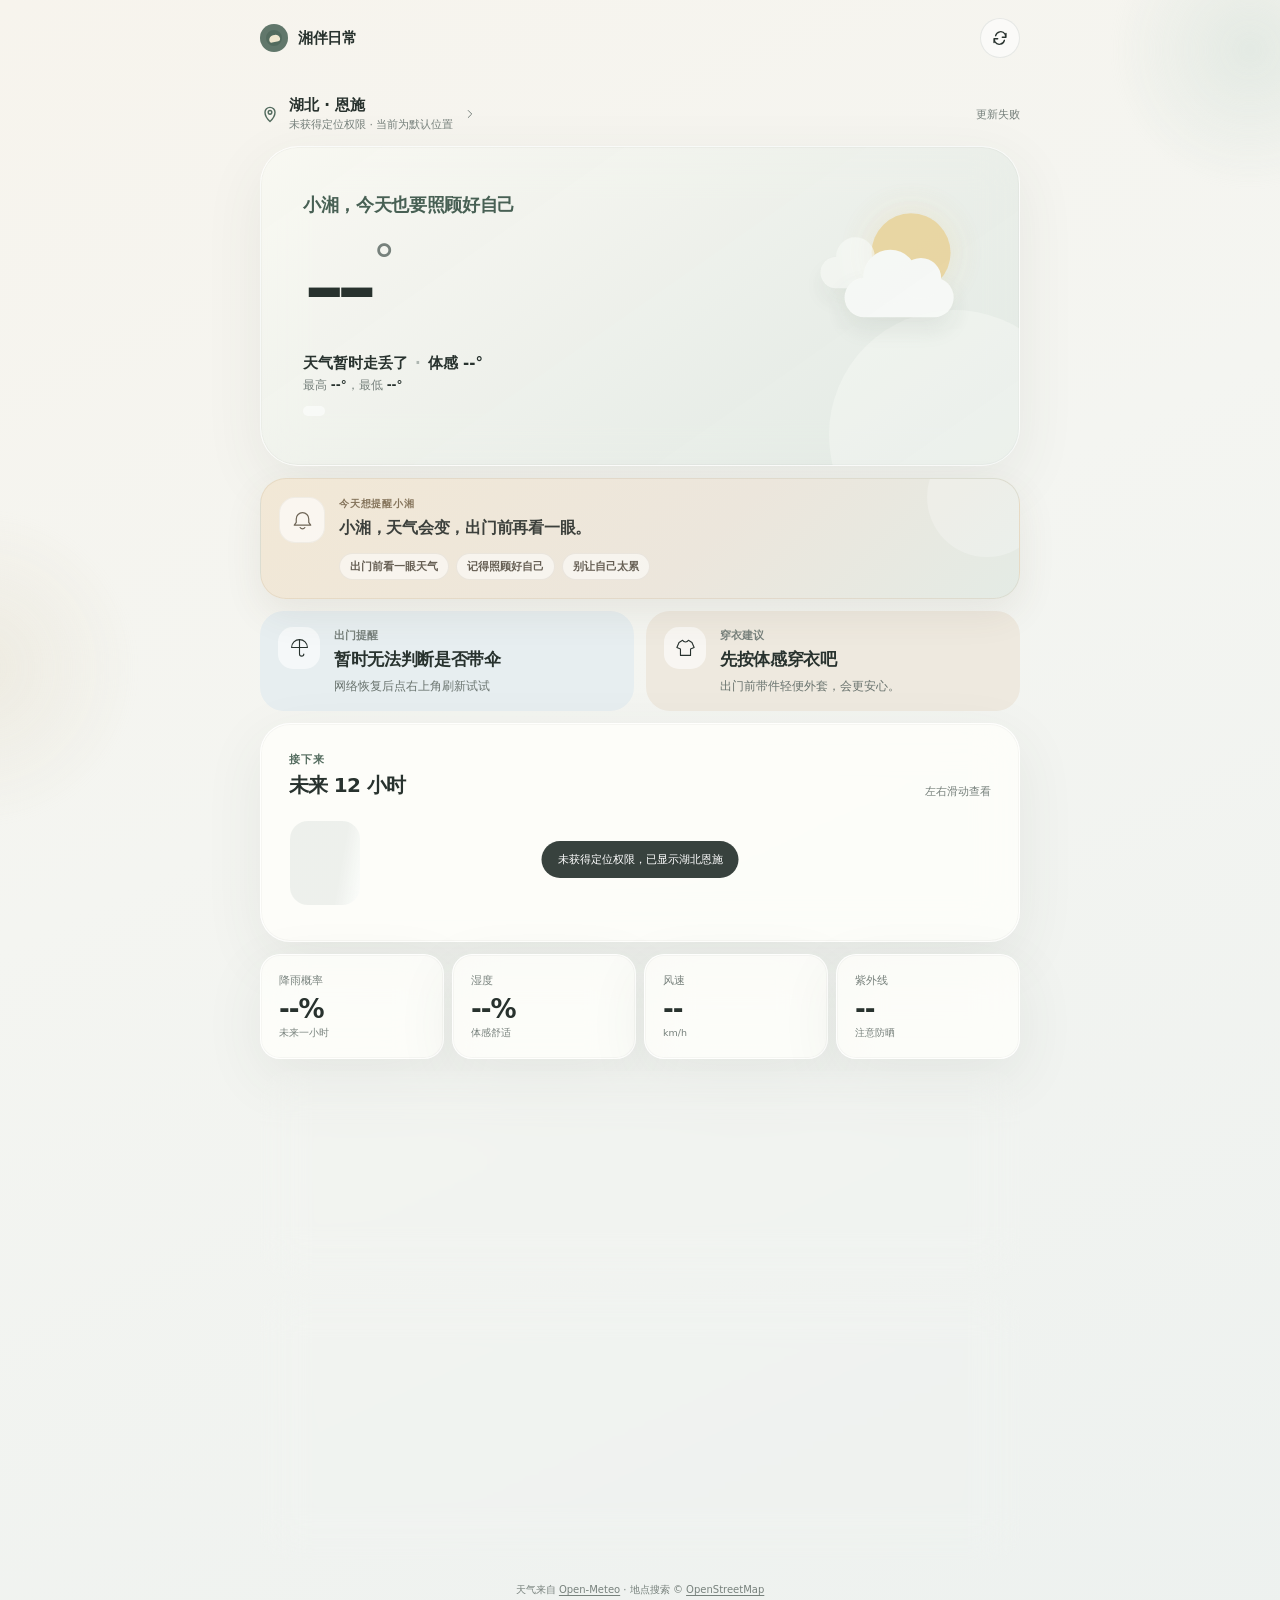
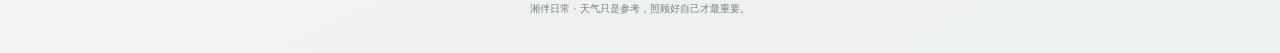
==== commit 848ae88d: "feat: 我这边的城市可由 iPhone 捷径自动更新 - partner.json 存城市名与约 10 公里精度的坐标，页面优先读取 - update-city 工作流：捷径传来经纬度 → 换算城" ====
--- a/index.html
+++ b/index.html
@@ -12,7 +12,7 @@
   <link rel="manifest" href="./manifest.webmanifest">
   <link rel="icon" type="image/svg+xml" href="./assets/icons/icon.svg">
   <link rel="apple-touch-icon" href="./assets/icons/icon-192.png">
-  <link rel="stylesheet" href="./styles.css?v=14">
+  <link rel="stylesheet" href="./styles.css?v=16">
 </head>
 <body>
   <a class="skip-link" href="#main">跳到天气内容</a>
@@ -148,6 +148,6 @@
   </dialog>
 
   <div class="toast" id="toast" role="status" aria-live="polite"></div>
-  <script src="./app.js?v=14" defer></script>
+  <script src="./app.js?v=16" defer></script>
 </body>
 </html>
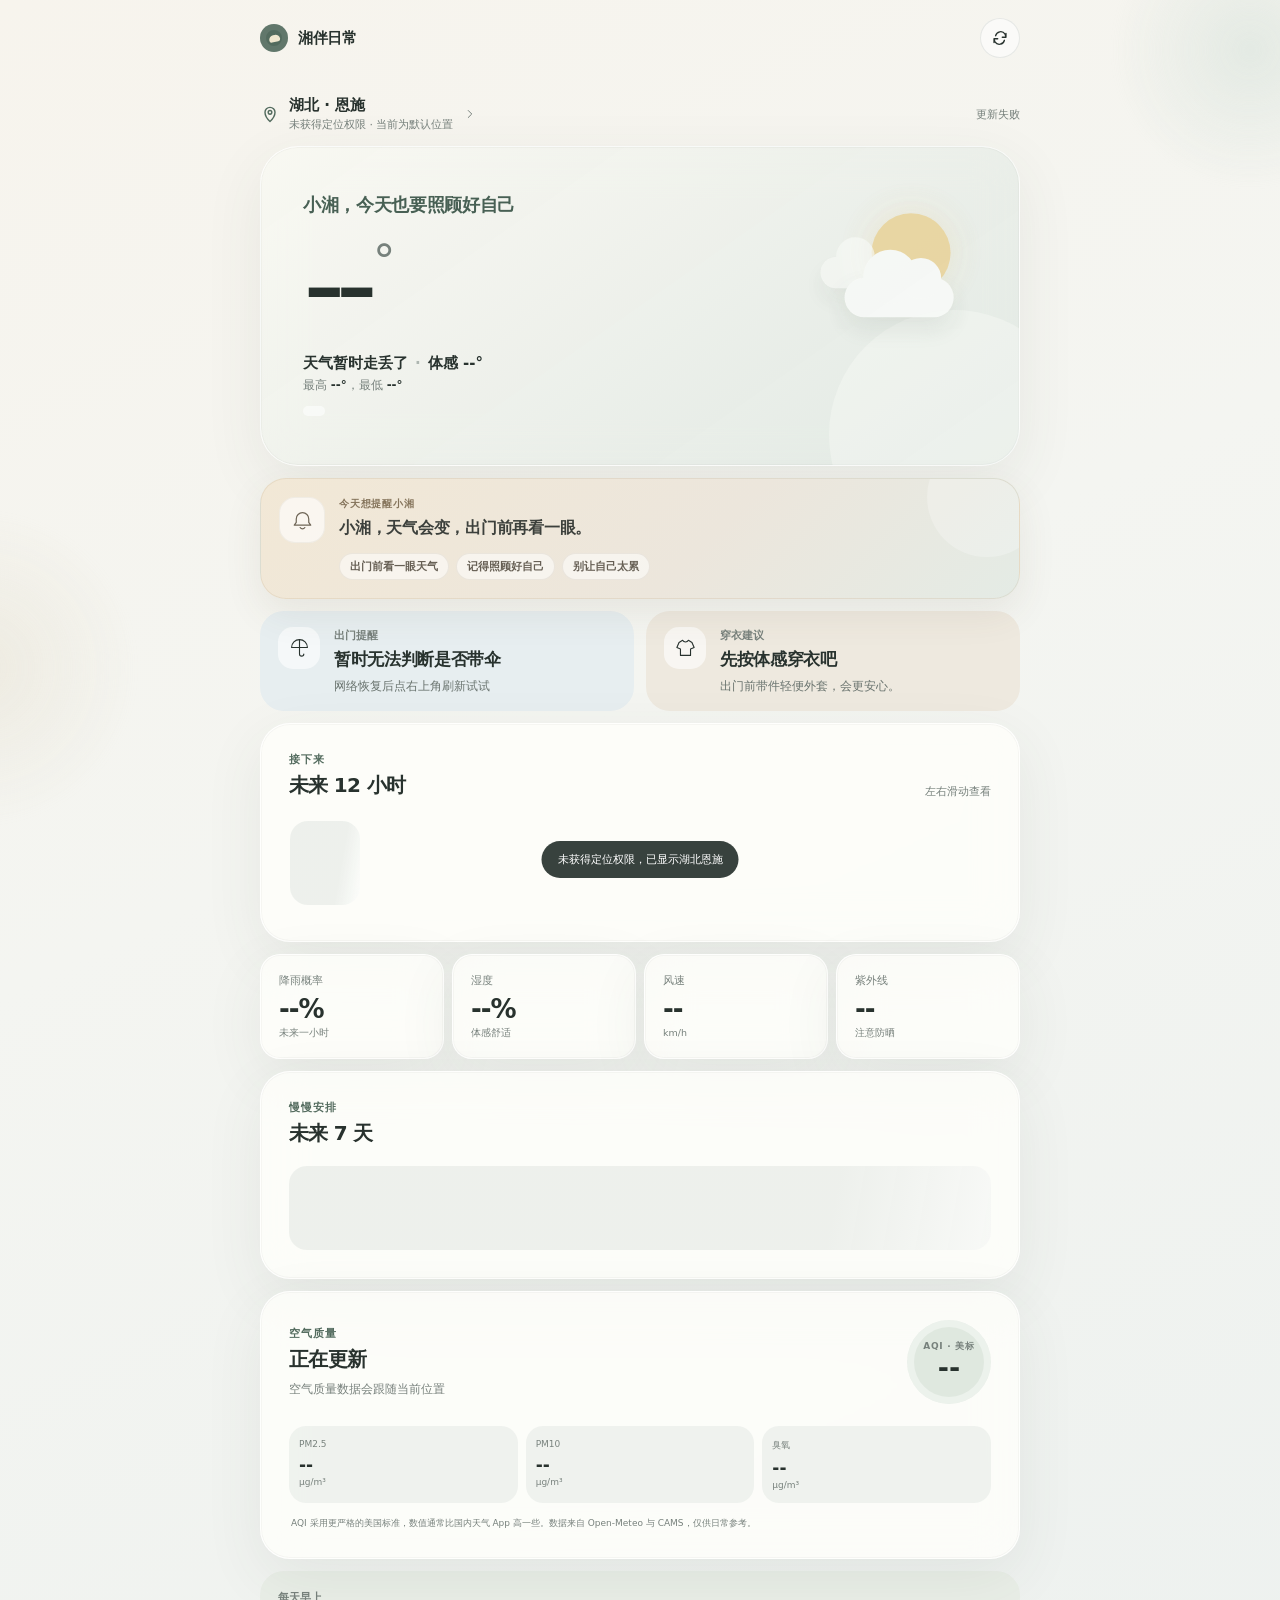
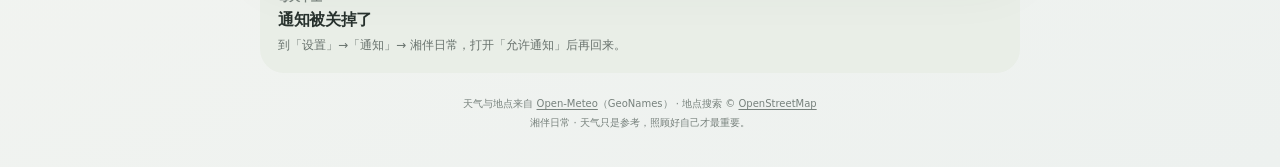
==== commit cd12cd6d: "feat: 早上提醒推送、城市搜索改用双来源 - 页面新增「开启提醒」：订阅后生成代码，发给他设定 - morning-push 工作流：每天北京时间 7:30 检查天气，下雨或降温才推送；messa" ====
--- a/index.html
+++ b/index.html
@@ -12,7 +12,7 @@
   <link rel="manifest" href="./manifest.webmanifest">
   <link rel="icon" type="image/svg+xml" href="./assets/icons/icon.svg">
   <link rel="apple-touch-icon" href="./assets/icons/icon-192.png">
-  <link rel="stylesheet" href="./styles.css?v=16">
+  <link rel="stylesheet" href="./styles.css?v=17">
 </head>
 <body>
   <a class="skip-link" href="#main">跳到天气内容</a>
@@ -120,10 +120,21 @@
       <p class="source-note">AQI 采用更严格的美国标准，数值通常比国内天气 App 高一些。数据来自 Open-Meteo 与 CAMS，仅供日常参考。</p>
     </section>
 
+    <section class="push-card" id="pushCard" aria-labelledby="pushTitle" hidden>
+      <div class="push-head">
+        <div><p class="advice-label">每天早上</p><h2 id="pushTitle">早上帮你看天气</h2><p id="pushText">下雨或降温的早上，7:30 左右发通知提醒你。</p></div>
+        <button class="quiet-button push-button" id="pushButton" type="button">开启提醒</button>
+      </div>
+      <div class="push-code" id="pushCodeBox" hidden>
+        <p>最后一步：把下面这段代码复制给他，他设好后就会开始提醒你。</p>
+        <textarea id="pushCode" rows="3" readonly aria-label="提醒代码"></textarea>
+        <button class="quiet-button" id="copyPushCode" type="button">复制代码</button>
+      </div>
+    </section>
   </main>
 
   <footer class="footer shell">
-    <p>天气来自 <a href="https://open-meteo.com/" target="_blank" rel="noreferrer">Open-Meteo</a> · 地点搜索 © <a href="https://www.openstreetmap.org/copyright" target="_blank" rel="noreferrer">OpenStreetMap</a></p>
+    <p>天气与地点来自 <a href="https://open-meteo.com/" target="_blank" rel="noreferrer">Open-Meteo</a>（GeoNames） · 地点搜索 © <a href="https://www.openstreetmap.org/copyright" target="_blank" rel="noreferrer">OpenStreetMap</a></p>
     <p>湘伴日常 · 天气只是参考，照顾好自己才最重要。</p>
   </footer>
 
@@ -148,6 +159,6 @@
   </dialog>
 
   <div class="toast" id="toast" role="status" aria-live="polite"></div>
-  <script src="./app.js?v=16" defer></script>
+  <script src="./app.js?v=17" defer></script>
 </body>
 </html>
--- a/styles.css
+++ b/styles.css
@@ -89,6 +89,15 @@
 .partner-main strong { font-size: 24px; letter-spacing: -.03em; }
 .partner-main span:last-child { color: var(--muted); font-size: 13px; font-weight: 620; }
 .partner-compare { margin: 0; color: #69736e; font-size: 12px; }
+.push-card { margin-top: 12px; padding: 18px; border-radius: 24px; background: #e9eee7; }
+.push-head { display: flex; align-items: center; justify-content: space-between; gap: 14px; }
+.push-card h2 { margin: 0; font-size: 16px; letter-spacing: -.02em; }
+.push-card p:not(.advice-label) { margin: 5px 0 0; color: #69736e; font-size: 12px; line-height: 1.55; }
+.push-button { flex: 0 0 auto; color: white; background: var(--sage-deep); box-shadow: none; }
+.push-code { margin-top: 14px; padding-top: 14px; border-top: 1px solid var(--line); }
+.push-code p { margin: 0 0 8px !important; }
+.push-code textarea { width: 100%; padding: 10px 12px; border: 0; border-radius: 14px; background: rgba(255,255,255,.7); color: var(--ink); font: 10px/1.4 ui-monospace, monospace; resize: none; word-break: break-all; }
+.push-code .quiet-button { margin-top: 8px; }
 .advice-grid { display: grid; gap: 12px; margin-top: 12px; }
 .advice-card { min-height: 0; display: grid; grid-template-columns: 42px 1fr; gap: 14px; align-items: start; padding: 16px 18px; border-radius: 24px; }
 .umbrella-card { background: #e7eef0; }
@@ -226,6 +235,9 @@
 :root[data-theme="night"] .umbrella-card { background: #1f2a2e; }
 :root[data-theme="night"] .dress-card { background: #2a2722; }
 :root[data-theme="night"] .partner-card { background: #27232c; }
+:root[data-theme="night"] .push-card { background: #212a25; }
+:root[data-theme="night"] .push-card p:not(.advice-label) { color: var(--muted); }
+:root[data-theme="night"] .push-code textarea { background: rgba(255,255,255,.06); }
 :root[data-theme="night"] .advice-icon, :root[data-theme="night"] .personal-note-icon { background: rgba(255,255,255,.07); }
 :root[data-theme="night"] .advice-card p:last-child, :root[data-theme="night"] .partner-compare { color: var(--muted); }
 :root[data-theme="night"] .personal-note { border-color: rgba(216,191,135,.12); background: linear-gradient(135deg, #2e2a22 0%, #27271f 58%, #212a25 100%); box-shadow: none; }
